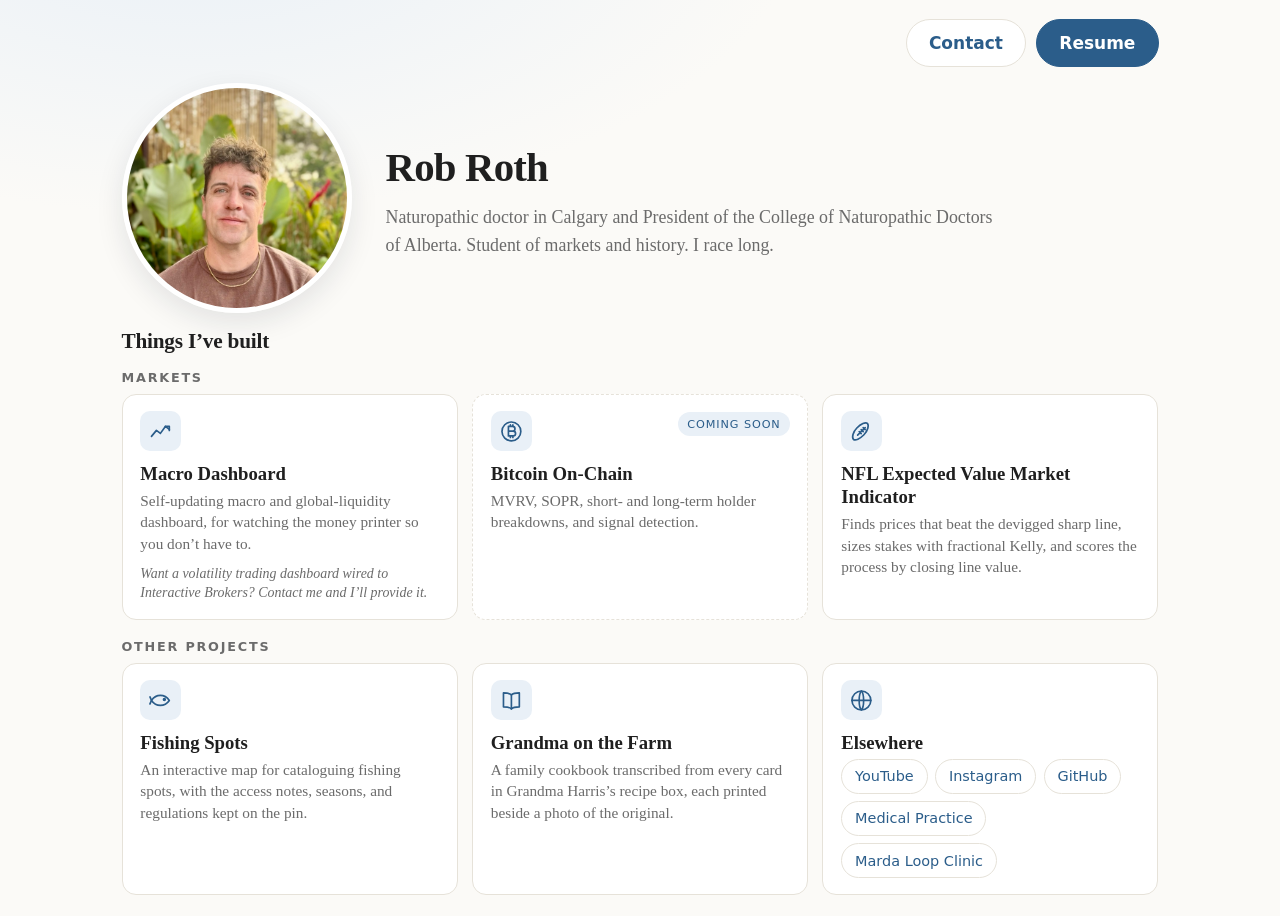
==== index.html @ 5ec9961a "Add 'Things I've built' heading above projects Co-Authored-By: Claude Fable 5.1 <noreply@anthropic.c" ====
<!doctype html>
<html lang="en">
<head>
  <meta charset="utf-8">
  <meta name="viewport" content="width=device-width, initial-scale=1">
  <title>Rob Roth</title>
  <link rel="icon" type="image/svg+xml" href="img/favicon.svg">
  <link rel="icon" type="image/png" sizes="32x32" href="img/favicon-32.png">
  <link rel="icon" type="image/png" sizes="192x192" href="img/favicon-192.png">
  <link rel="apple-touch-icon" href="img/apple-touch-icon.png">
  <link rel="stylesheet" href="css/style.css">
</head>
<body class="home">
  <main class="home">
    <nav class="site top">
      <a href="#" id="contact" data-u="hello" data-d="robroth.ca">Contact</a>
      <a href="resume/" class="primary">Resume</a>
    </nav>

    <header class="hero">
      <img class="photo" src="img/rob.jpg" alt="Rob Roth" width="230" height="230">
      <div>
        <h1>Rob Roth</h1>
        <p class="lede">Naturopathic doctor in Calgary and President of the College of Naturopathic Doctors of Alberta. Student of markets and history. I race long.</p>
      </div>
    </header>

    <p class="built">Things I’ve built</p>

    <div class="grid">

      <h2>Markets</h2>

      <a class="card" href="https://robroth.ca/macro-dashboard/">
        <svg class="icon" viewBox="0 0 24 24" aria-hidden="true"><polyline points="3 17 8 11 12 14 17 7 21 10"/><polyline points="17 7 21 7 21 11"/></svg>
        <h3>Macro Dashboard</h3>
        <p>Self-updating macro and global-liquidity dashboard, for watching the money printer so you don’t have to.</p>
        <p class="aside"><em>Want a volatility trading dashboard wired to Interactive Brokers? Contact me and I’ll provide it.</em></p>
      </a>

      <div class="card soon">
        <span class="badge">Coming soon</span>
        <svg class="icon" viewBox="0 0 24 24" aria-hidden="true"><circle cx="12" cy="12" r="9.5"/><path d="M9 7h4.2a2.4 2.4 0 0 1 0 4.8H9m0 0h4.8a2.4 2.4 0 0 1 0 4.8H9zM9 7v9.6M11 5.5V7m0 9.6v1.5m2.5-12.6V7m0 9.6v1.5"/></svg>
        <h3>Bitcoin On-Chain</h3>
        <p>MVRV, SOPR, short- and long-term holder breakdowns, and signal detection.</p>
      </div>

      <a class="card" href="https://robroth.ca/nfl-bet-tracker/">
        <svg class="icon" viewBox="0 0 24 24" aria-hidden="true"><path d="M4 20c-1.8-1.8-.6-7.4 3.4-11.4S16.2 2.2 18 4s.6 7.4-3.4 11.4S5.8 21.8 4 20z"/><path d="M8.2 15.8l7.6-7.6M9.8 12.2l2 2M11.8 10.2l2 2M13.8 8.2l2 2"/></svg>
        <h3>NFL Expected Value Market Indicator</h3>
        <p>Finds prices that beat the devigged sharp line, sizes stakes with fractional Kelly, and scores the process by closing line value.</p>
      </a>

      <h2>Other Projects</h2>

      <a class="card" href="https://robroth.ca/Fishing/">
        <svg class="icon" viewBox="0 0 24 24" aria-hidden="true"><path d="M3 12s3.5-5 9-5 9 5 9 5-3.5 5-9 5-9-5-9-5z"/><path d="M3 12l-1.5-3.5M3 12l-1.5 3.5"/><circle cx="16" cy="11" r=".9" fill="currentColor"/></svg>
        <h3>Fishing Spots</h3>
        <p>An interactive map for cataloguing fishing spots, with the access notes, seasons, and regulations kept on the pin.</p>
      </a>

      <a class="card" href="https://robroth.ca/grandma-on-the-farm/">
        <svg class="icon" viewBox="0 0 24 24" aria-hidden="true"><path d="M12 6.5c-1.5-1.5-4-2-8-2v14c4 0 6.5.5 8 2 1.5-1.5 4-2 8-2v-14c-4 0-6.5.5-8 2z"/><path d="M12 6.5v14"/></svg>
        <h3>Grandma on the Farm</h3>
        <p>A family cookbook transcribed from every card in Grandma Harris’s recipe box, each printed beside a photo of the original.</p>
      </a>

      <div class="card elsewhere">
        <svg class="icon" viewBox="0 0 24 24" aria-hidden="true"><circle cx="12" cy="12" r="9.5"/><path d="M2.5 12h19M12 2.5c3 3 3 16 0 19M12 2.5c-3 3-3 16 0 19"/></svg>
        <h3>Elsewhere</h3>
        <ul>
          <li><a href="https://www.youtube.com/@rockinrobbieroth">YouTube</a></li>
          <li><a href="https://www.instagram.com/rockinrobbieroth/">Instagram</a></li>
          <li><a href="https://github.com/robertarthurjackson">GitHub</a></li>
          <li><a href="https://www.drrobroth.com">Medical Practice</a></li>
          <li><a href="https://www.mardaloopwellness.com">Marda Loop Clinic</a></li>
        </ul>
      </div>
    </div>
  </main>
  <script>
    (function () {
      var a = document.getElementById('contact');
      var addr = a.dataset.u + '@' + a.dataset.d;
      a.addEventListener('click', function (e) { e.preventDefault(); location.href = 'mailto:' + addr; });
      a.title = addr;
    })();
  </script>
</body>
</html>
---- css/style.css ----
/* Shared styles for robroth.com */
:root {
  --bg: #fbfaf7;
  --ink: #1f1f1f;
  --muted: #6b6b6b;
  --rule: #e3e0d8;
  --accent: #2b5d8a;
  --max: 46rem;
}
@media (prefers-color-scheme: dark) {
  :root { --bg: #161616; --ink: #ececec; --muted: #a0a0a0; --rule: #333; --accent: #7fb0e0; }
}
* { box-sizing: border-box; }
html { font-size: 17px; }
body {
  margin: 0;
  background: var(--bg);
  color: var(--ink);
  font-family: Georgia, "Times New Roman", serif;
  line-height: 1.55;
}
main { max-width: var(--max); margin: 0 auto; padding: 3rem 1.25rem 5rem; }
a { color: var(--accent); }
nav.site { font-family: system-ui, -apple-system, sans-serif; font-size: 0.9rem; margin-bottom: 2.5rem; }
nav.site a { margin-right: 1.25rem; text-decoration: none; }
nav.site a.current { color: var(--ink); border-bottom: 2px solid var(--accent); }

/* C.V. */
header.cv h1 { font-size: 2.1rem; margin: 0 0 0.25rem; letter-spacing: -0.01em; }
header.cv .tagline { color: var(--muted); margin: 0 0 0.75rem; }
header.cv .contact { font-family: system-ui, -apple-system, sans-serif; font-size: 0.88rem; color: var(--muted); }
header.cv .contact span + span::before { content: " · "; }
section.cv { margin-top: 2.25rem; }
section.cv h2 {
  font-family: system-ui, -apple-system, sans-serif;
  font-size: 0.8rem; text-transform: uppercase; letter-spacing: 0.12em;
  color: var(--muted); border-bottom: 1px solid var(--rule);
  padding-bottom: 0.35rem; margin: 0 0 1rem;
}
.entry { display: grid; grid-template-columns: 7.5rem 1fr; gap: 0 1rem; margin-bottom: 1.35rem; }
.entry .when { font-family: system-ui, -apple-system, sans-serif; font-size: 0.85rem; color: var(--muted); padding-top: 0.2rem; }
.entry h3 { margin: 0; font-size: 1.05rem; font-weight: 600; }
.entry .org { color: var(--muted); font-style: italic; }
.entry ul { margin: 0.4rem 0 0; padding-left: 1.1rem; }
.entry li { margin-bottom: 0.25rem; }
.tags { display: flex; flex-wrap: wrap; gap: 0.4rem; padding: 0; margin: 0; list-style: none; }
.tags li {
  font-family: system-ui, -apple-system, sans-serif; font-size: 0.82rem;
  border: 1px solid var(--rule); border-radius: 999px; padding: 0.15rem 0.65rem;
}
section.cv h3.sub { font-family: system-ui, -apple-system, sans-serif; font-size: 0.78rem; font-weight: 600; letter-spacing: 0.04em; color: var(--muted); margin: 1rem 0 0.5rem; }
section.cv p.more { font-family: system-ui, -apple-system, sans-serif; font-size: 0.88rem; color: var(--muted); margin: 0.25rem 0 0; }
.placeholder { color: var(--muted); }
.placeholder::before { content: "[ "; } .placeholder::after { content: " ]"; }
footer { margin-top: 3rem; font-family: system-ui, -apple-system, sans-serif; font-size: 0.8rem; color: var(--muted); }

@media (max-width: 600px) {
  .entry { grid-template-columns: 1fr; }
  .entry .when { padding: 0 0 0.2rem; }
}
@media print {
  html { font-size: 11pt; }
  body { background: #fff; color: #000; }
  main { padding: 0; max-width: none; }
  nav.site, footer, .no-print { display: none; }
  a { color: inherit; text-decoration: none; }
  section.cv { break-inside: avoid; }
}

/* plain lists inside a section (e.g. Beyond Work) */
section.cv > ul:not(.tags) { padding-left: 1.1rem; margin: 0; }
section.cv > ul:not(.tags) li { margin-bottom: 0.4rem; }

/* Homepage: hero + card grid, one screen */
:root { --card: #ffffff; --card-border: #e6e2d9; --tint: #e9f0f7; --shadow: 0 10px 28px rgba(20,30,50,0.10); }
@media (prefers-color-scheme: dark) {
  :root { --card: #1e1e1e; --card-border: #2e2e2e; --tint: #22303d; --shadow: 0 10px 28px rgba(0,0,0,0.45); }
}
body.home { background: radial-gradient(60rem 30rem at 15% -10%, var(--tint) 0%, transparent 60%) no-repeat, var(--bg); }
main.home { max-width: 64rem; padding: 1.1rem 1.5rem 1.25rem; min-height: 100vh; display: flex; flex-direction: column; gap: 0.9rem; }
nav.site.top { margin: 0; text-align: right; }
nav.site.top { display: flex; justify-content: flex-end; gap: 0.6rem; }
nav.site.top a {
  font-size: 1rem; font-weight: 600; border: 1px solid var(--card-border); border-radius: 999px;
  padding: 0.6rem 1.3rem; margin: 0; background: var(--card); transition: border-color .15s, background .15s, transform .15s;
}
nav.site.top a:hover { border-color: var(--accent); background: var(--tint); transform: translateY(-1px); }
nav.site.top a.primary { background: var(--accent); border-color: var(--accent); color: #fff; }
nav.site.top a.primary:hover { background: var(--accent); filter: brightness(1.08); }

.hero { display: flex; align-items: center; gap: 2rem; }
.hero .photo { width: 230px; height: 230px; object-fit: cover; border-radius: 50%; flex: none; box-shadow: var(--shadow); border: 5px solid var(--card); }
.hero h1 { margin: 0 0 0.3rem; font-size: 2.4rem; letter-spacing: -0.02em; }
.hero .lede { margin: 0; color: var(--muted); font-size: 1.05rem; max-width: 36rem; }

.grid { display: grid; grid-template-columns: repeat(3, 1fr); gap: 0.85rem; }
.grid h2 {
  grid-column: 1 / -1; margin: 0.15rem 0 -0.45rem;
  font-family: system-ui, -apple-system, sans-serif; font-size: 0.75rem;
  text-transform: uppercase; letter-spacing: 0.14em; color: var(--muted);
}
.card {
  position: relative; display: block; text-decoration: none; color: inherit;
  background: var(--card); border: 1px solid var(--card-border); border-radius: 14px;
  padding: 0.9rem 1.05rem 0.95rem; transition: transform .18s ease, box-shadow .18s ease, border-color .18s ease;
}
a.card:hover { transform: translateY(-4px); box-shadow: var(--shadow); border-color: var(--accent); }
.card .icon {
  width: 2.4rem; height: 2.4rem; padding: 0.5rem; box-sizing: border-box; border-radius: 10px;
  background: var(--tint); color: var(--accent); fill: none; stroke: currentColor; stroke-width: 1.7;
  stroke-linecap: round; stroke-linejoin: round; margin-bottom: 0.6rem; display: block;
}
.card h3 { margin: 0 0 0.3rem; font-size: 1.1rem; font-weight: 700; line-height: 1.25; }
.card p { margin: 0; color: var(--muted); font-size: 0.9rem; line-height: 1.4; }
.card.soon { border-style: dashed; }
.card .badge {
  position: absolute; top: 1rem; right: 1rem;
  font-family: system-ui, -apple-system, sans-serif; font-size: 0.66rem; text-transform: uppercase; letter-spacing: 0.08em;
  color: var(--accent); background: var(--tint); border-radius: 999px; padding: 0.2rem 0.55rem;
}
.card.elsewhere ul { list-style: none; margin: 0; padding: 0; display: flex; flex-wrap: wrap; gap: 0.45rem; }
.card.elsewhere li a {
  display: inline-block; font-family: system-ui, -apple-system, sans-serif; font-size: 0.85rem; text-decoration: none;
  border: 1px solid var(--card-border); border-radius: 999px; padding: 0.3rem 0.75rem; transition: border-color .15s, background .15s;
}
.card.elsewhere li a:hover { border-color: var(--accent); background: var(--tint); }

@media (max-width: 900px) { .grid { grid-template-columns: repeat(2, 1fr); } main.home { min-height: auto; } }
@media (max-width: 600px) {
  .grid { grid-template-columns: 1fr; }
  .hero { flex-direction: column; align-items: flex-start; gap: 1rem; }
  .hero .photo { width: 160px; height: 160px; }
  .hero h1 { font-size: 2rem; }
}

/* compact horizontal cards (Professional row) */
.card.compact { display: flex; align-items: center; gap: 0.85rem; padding: 0.85rem 1rem; }
.card.compact .icon { margin: 0; flex: none; }
.card.compact h3 { font-size: 1rem; margin-bottom: 0.15rem; }
.card.compact p { font-size: 0.85rem; }
.row2 { grid-column: 1 / -1; display: grid; grid-template-columns: 1fr 1fr; gap: 0.85rem; }
@media (max-width: 600px) { .row2 { grid-template-columns: 1fr; } }
.card p.aside { margin-top: 0.55rem; font-size: 0.82rem; }
.built { margin: -0.15rem 0 -0.5rem; font-size: 1.25rem; font-weight: 600; letter-spacing: -0.01em; }
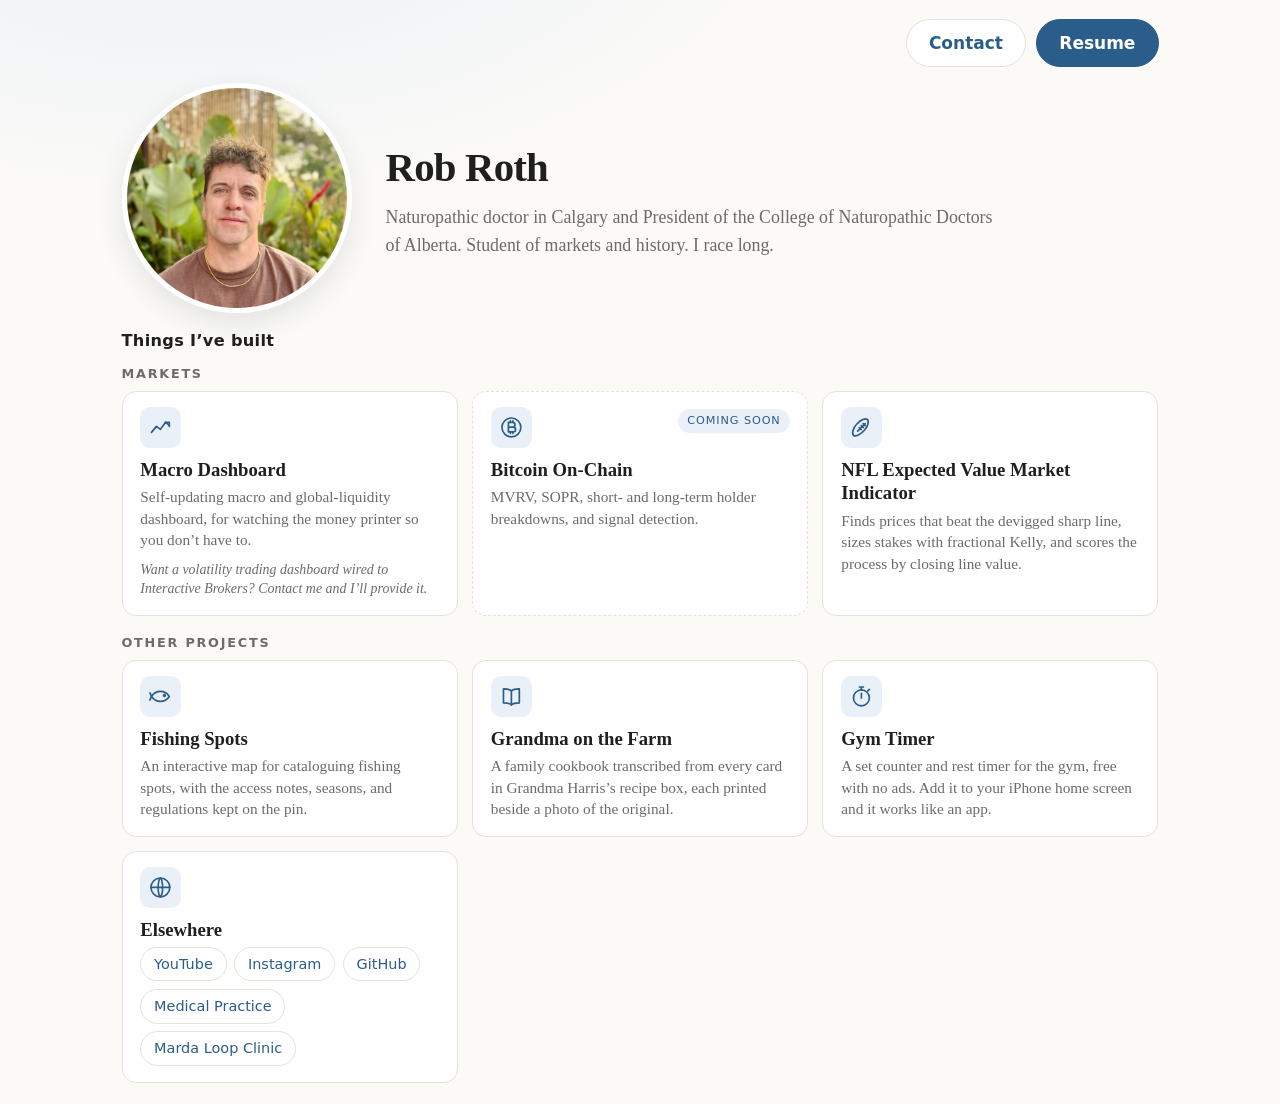
==== commit 3b76249b: "Add Gym Timer to Other Projects Co-Authored-By: Claude Opus 5.5 <noreply@anthropic.com>" ====
--- a/index.html
+++ b/index.html
@@ -65,6 +65,12 @@
         <p>A family cookbook transcribed from every card in Grandma Harris’s recipe box, each printed beside a photo of the original.</p>
       </a>
 
+      <a class="card" href="https://robroth.ca/gym-timer/">
+        <svg class="icon" viewBox="0 0 24 24" aria-hidden="true"><circle cx="12" cy="13.5" r="8"/><path d="M12 13.5V9M10 2.5h4M12 2.5v3M18.5 6.5l1.5-1.5"/></svg>
+        <h3>Gym Timer</h3>
+        <p>A set counter and rest timer for the gym, free with no ads. Add it to your iPhone home screen and it works like an app.</p>
+      </a>
+
       <div class="card elsewhere">
         <svg class="icon" viewBox="0 0 24 24" aria-hidden="true"><circle cx="12" cy="12" r="9.5"/><path d="M2.5 12h19M12 2.5c3 3 3 16 0 19M12 2.5c-3 3-3 16 0 19"/></svg>
         <h3>Elsewhere</h3>
--- a/css/style.css
+++ b/css/style.css
@@ -141,4 +141,4 @@
 .row2 { grid-column: 1 / -1; display: grid; grid-template-columns: 1fr 1fr; gap: 0.85rem; }
 @media (max-width: 600px) { .row2 { grid-template-columns: 1fr; } }
 .card p.aside { margin-top: 0.55rem; font-size: 0.82rem; }
-.built { margin: -0.15rem 0 -0.5rem; font-size: 1.25rem; font-weight: 600; letter-spacing: -0.01em; }
+.built { margin: 0 0 -0.4rem; font-family: system-ui, -apple-system, sans-serif; font-size: 0.95rem; font-weight: 600; letter-spacing: 0.02em; color: var(--ink); }
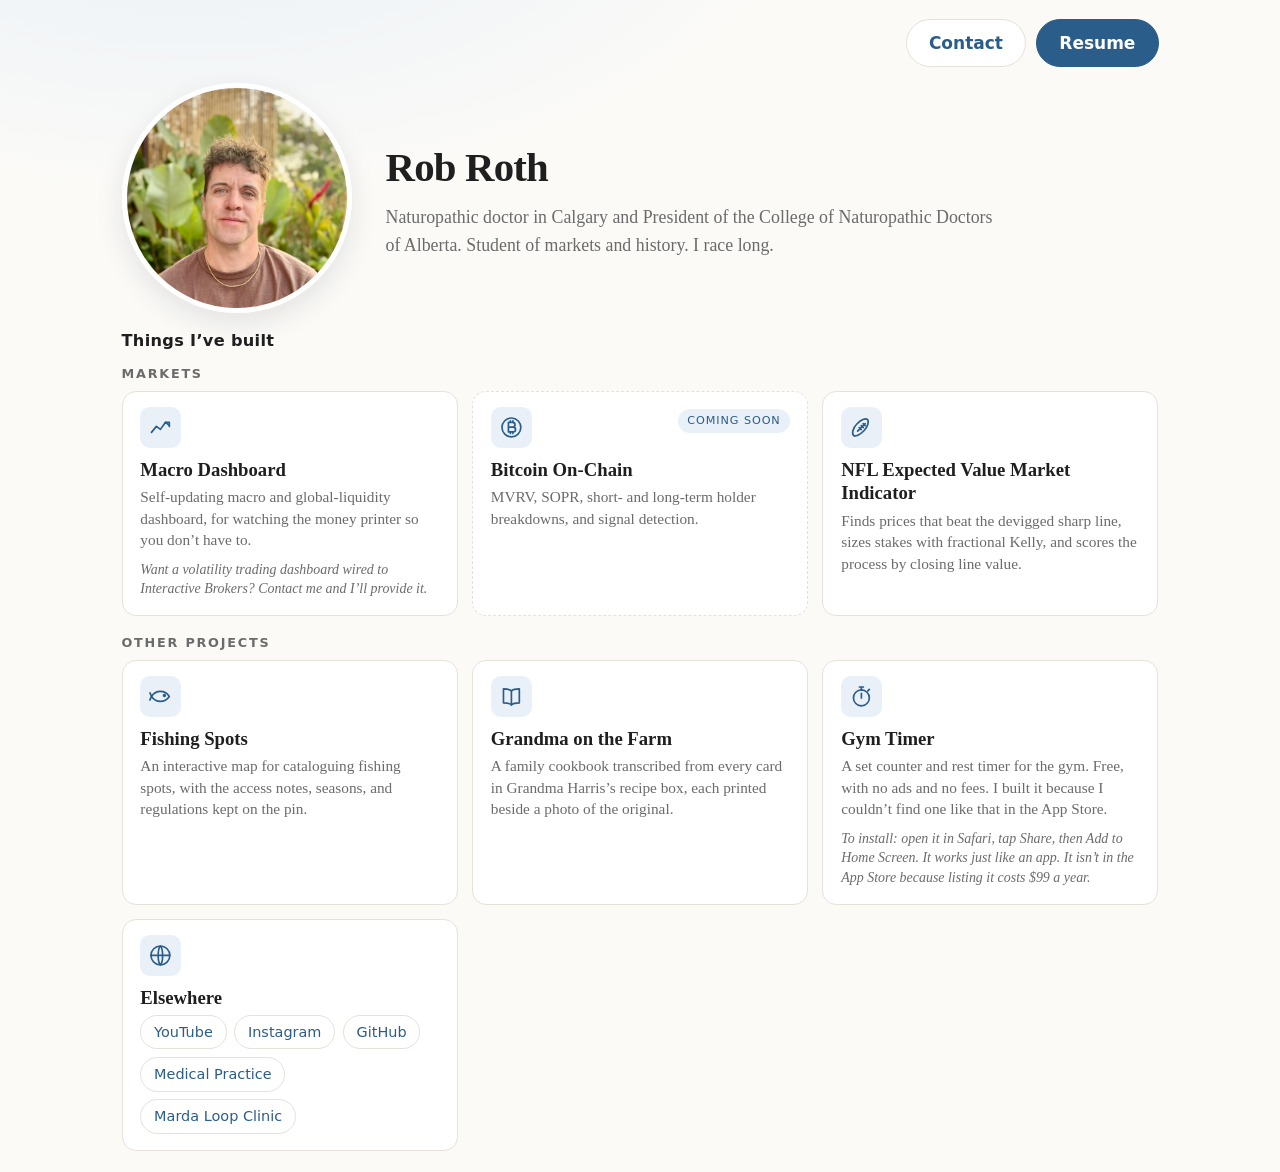
==== commit a0a6f1ae: "Expand Gym Timer card with install note Co-Authored-By: Claude Opus 5.5 <noreply@anthropic.com>" ====
--- a/index.html
+++ b/index.html
@@ -68,7 +68,8 @@
       <a class="card" href="https://robroth.ca/gym-timer/">
         <svg class="icon" viewBox="0 0 24 24" aria-hidden="true"><circle cx="12" cy="13.5" r="8"/><path d="M12 13.5V9M10 2.5h4M12 2.5v3M18.5 6.5l1.5-1.5"/></svg>
         <h3>Gym Timer</h3>
-        <p>A set counter and rest timer for the gym, free with no ads. Add it to your iPhone home screen and it works like an app.</p>
+        <p>A set counter and rest timer for the gym. Free, with no ads and no fees. I built it because I couldn’t find one like that in the App Store.</p>
+        <p class="aside"><em>To install: open it in Safari, tap Share, then Add to Home Screen. It works just like an app. It isn’t in the App Store because listing it costs $99 a year.</em></p>
       </a>
 
       <div class="card elsewhere">
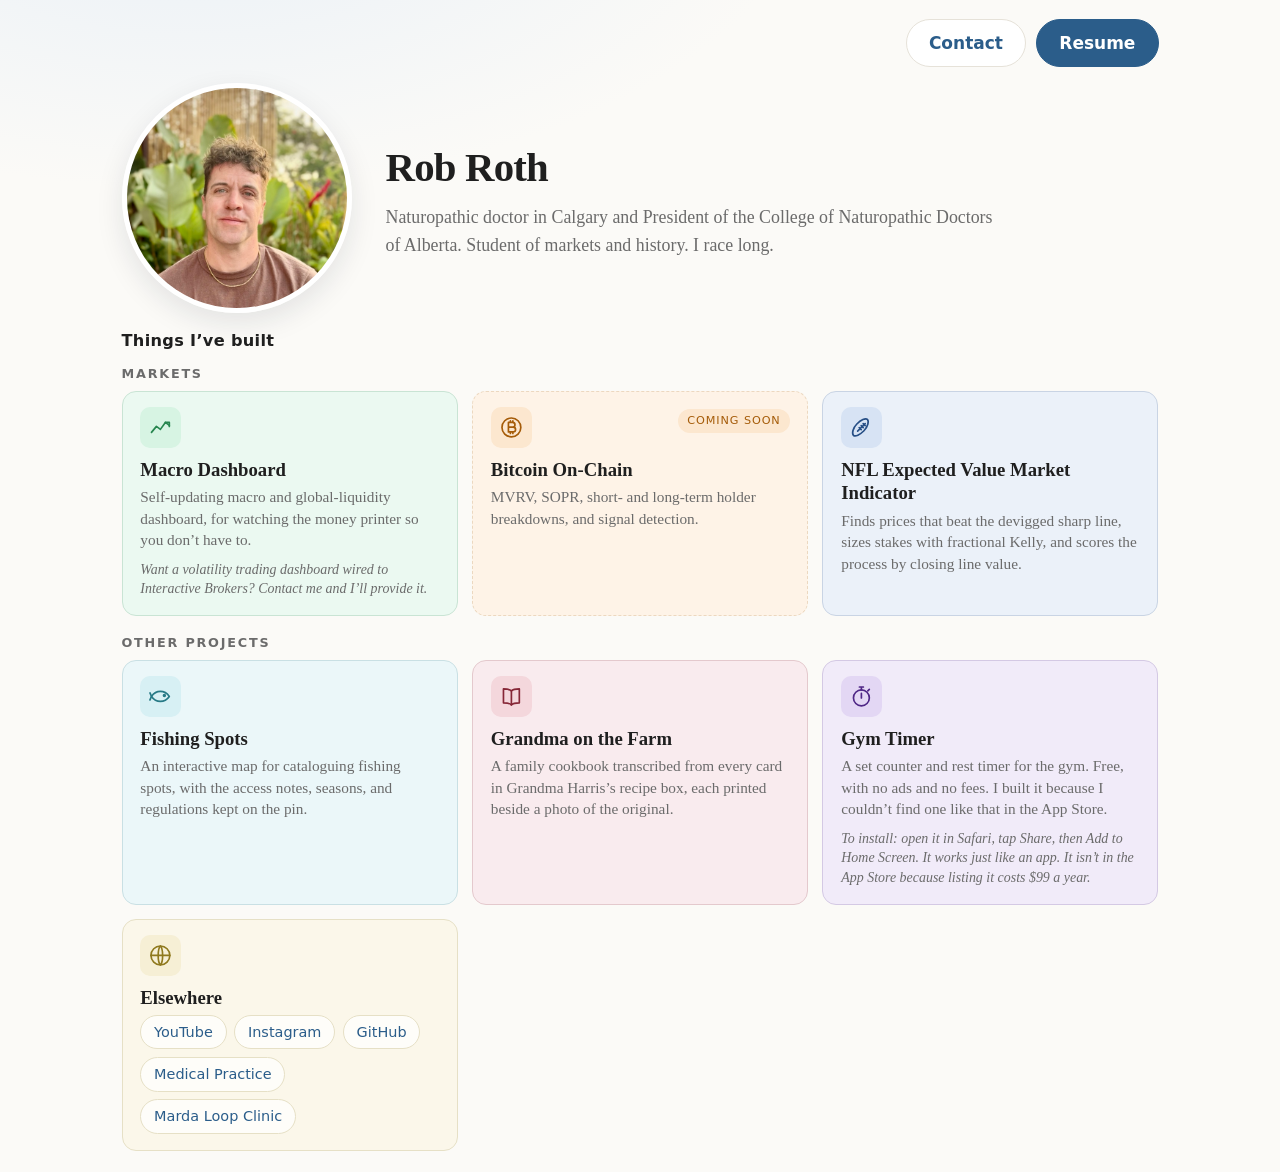
==== commit 05aa8348: "Give each project card its own soft color tint Co-Authored-By: Claude Opus 5.5 <noreply@anthropic.co" ====
--- a/index.html
+++ b/index.html
@@ -8,7 +8,7 @@
   <link rel="icon" type="image/png" sizes="32x32" href="img/favicon-32.png">
   <link rel="icon" type="image/png" sizes="192x192" href="img/favicon-192.png">
   <link rel="apple-touch-icon" href="img/apple-touch-icon.png">
-  <link rel="stylesheet" href="css/style.css">
+  <link rel="stylesheet" href="css/style.css?v=2">
 </head>
 <body class="home">
   <main class="home">
@@ -31,21 +31,21 @@
 
       <h2>Markets</h2>
 
-      <a class="card" href="https://robroth.ca/macro-dashboard/">
+      <a class="card" style="--h:145" href="https://robroth.ca/macro-dashboard/">
         <svg class="icon" viewBox="0 0 24 24" aria-hidden="true"><polyline points="3 17 8 11 12 14 17 7 21 10"/><polyline points="17 7 21 7 21 11"/></svg>
         <h3>Macro Dashboard</h3>
         <p>Self-updating macro and global-liquidity dashboard, for watching the money printer so you don’t have to.</p>
         <p class="aside"><em>Want a volatility trading dashboard wired to Interactive Brokers? Contact me and I’ll provide it.</em></p>
       </a>
 
-      <div class="card soon">
+      <div class="card soon" style="--h:32; --s:90%">
         <span class="badge">Coming soon</span>
         <svg class="icon" viewBox="0 0 24 24" aria-hidden="true"><circle cx="12" cy="12" r="9.5"/><path d="M9 7h4.2a2.4 2.4 0 0 1 0 4.8H9m0 0h4.8a2.4 2.4 0 0 1 0 4.8H9zM9 7v9.6M11 5.5V7m0 9.6v1.5m2.5-12.6V7m0 9.6v1.5"/></svg>
         <h3>Bitcoin On-Chain</h3>
         <p>MVRV, SOPR, short- and long-term holder breakdowns, and signal detection.</p>
       </div>
 
-      <a class="card" href="https://robroth.ca/nfl-bet-tracker/">
+      <a class="card" style="--h:215" href="https://robroth.ca/nfl-bet-tracker/">
         <svg class="icon" viewBox="0 0 24 24" aria-hidden="true"><path d="M4 20c-1.8-1.8-.6-7.4 3.4-11.4S16.2 2.2 18 4s.6 7.4-3.4 11.4S5.8 21.8 4 20z"/><path d="M8.2 15.8l7.6-7.6M9.8 12.2l2 2M11.8 10.2l2 2M13.8 8.2l2 2"/></svg>
         <h3>NFL Expected Value Market Indicator</h3>
         <p>Finds prices that beat the devigged sharp line, sizes stakes with fractional Kelly, and scores the process by closing line value.</p>
@@ -53,26 +53,26 @@
 
       <h2>Other Projects</h2>
 
-      <a class="card" href="https://robroth.ca/Fishing/">
+      <a class="card" style="--h:188" href="https://robroth.ca/Fishing/">
         <svg class="icon" viewBox="0 0 24 24" aria-hidden="true"><path d="M3 12s3.5-5 9-5 9 5 9 5-3.5 5-9 5-9-5-9-5z"/><path d="M3 12l-1.5-3.5M3 12l-1.5 3.5"/><circle cx="16" cy="11" r=".9" fill="currentColor"/></svg>
         <h3>Fishing Spots</h3>
         <p>An interactive map for cataloguing fishing spots, with the access notes, seasons, and regulations kept on the pin.</p>
       </a>
 
-      <a class="card" href="https://robroth.ca/grandma-on-the-farm/">
+      <a class="card" style="--h:350" href="https://robroth.ca/grandma-on-the-farm/">
         <svg class="icon" viewBox="0 0 24 24" aria-hidden="true"><path d="M12 6.5c-1.5-1.5-4-2-8-2v14c4 0 6.5.5 8 2 1.5-1.5 4-2 8-2v-14c-4 0-6.5.5-8 2z"/><path d="M12 6.5v14"/></svg>
         <h3>Grandma on the Farm</h3>
         <p>A family cookbook transcribed from every card in Grandma Harris’s recipe box, each printed beside a photo of the original.</p>
       </a>
 
-      <a class="card" href="https://robroth.ca/gym-timer/">
+      <a class="card" style="--h:265" href="https://robroth.ca/gym-timer/">
         <svg class="icon" viewBox="0 0 24 24" aria-hidden="true"><circle cx="12" cy="13.5" r="8"/><path d="M12 13.5V9M10 2.5h4M12 2.5v3M18.5 6.5l1.5-1.5"/></svg>
         <h3>Gym Timer</h3>
         <p>A set counter and rest timer for the gym. Free, with no ads and no fees. I built it because I couldn’t find one like that in the App Store.</p>
         <p class="aside"><em>To install: open it in Safari, tap Share, then Add to Home Screen. It works just like an app. It isn’t in the App Store because listing it costs $99 a year.</em></p>
       </a>
 
-      <div class="card elsewhere">
+      <div class="card elsewhere" style="--h:48; --s:65%">
         <svg class="icon" viewBox="0 0 24 24" aria-hidden="true"><circle cx="12" cy="12" r="9.5"/><path d="M2.5 12h19M12 2.5c3 3 3 16 0 19M12 2.5c-3 3-3 16 0 19"/></svg>
         <h3>Elsewhere</h3>
         <ul>
--- a/css/style.css
+++ b/css/style.css
@@ -118,6 +118,23 @@
   font-family: system-ui, -apple-system, sans-serif; font-size: 0.66rem; text-transform: uppercase; letter-spacing: 0.08em;
   color: var(--accent); background: var(--tint); border-radius: 999px; padding: 0.2rem 0.55rem;
 }
+/* Per-card hue: set --h (and optionally --s) on a card for a soft tinted background. */
+.card[style*="--h"] {
+  --s: 55%;
+  background: hsl(var(--h) var(--s) 95%);
+  border-color: hsl(var(--h) calc(var(--s) * 0.6) 84%);
+}
+.card[style*="--h"] .icon, .card[style*="--h"] .badge { background: hsl(var(--h) var(--s) 90%); color: hsl(var(--h) var(--s) 34%); }
+a.card[style*="--h"]:hover { border-color: hsl(var(--h) var(--s) 50%); }
+.card[style*="--h"].elsewhere li a { background: hsl(var(--h) var(--s) 98.5%); border-color: hsl(var(--h) calc(var(--s) * 0.6) 84%); }
+.card[style*="--h"].elsewhere li a:hover { background: hsl(var(--h) var(--s) 92%); border-color: hsl(var(--h) var(--s) 50%); }
+@media (prefers-color-scheme: dark) {
+  .card[style*="--h"] { background: hsl(var(--h) calc(var(--s) * 0.35) 14%); border-color: hsl(var(--h) calc(var(--s) * 0.35) 22%); }
+  .card[style*="--h"] .icon, .card[style*="--h"] .badge { background: hsl(var(--h) calc(var(--s) * 0.5) 22%); color: hsl(var(--h) var(--s) 72%); }
+  a.card[style*="--h"]:hover { border-color: hsl(var(--h) var(--s) 55%); }
+  .card[style*="--h"].elsewhere li a { background: hsl(var(--h) calc(var(--s) * 0.35) 17%); border-color: hsl(var(--h) calc(var(--s) * 0.35) 28%); }
+  .card[style*="--h"].elsewhere li a:hover { background: hsl(var(--h) calc(var(--s) * 0.5) 22%); border-color: hsl(var(--h) var(--s) 55%); }
+}
 .card.elsewhere ul { list-style: none; margin: 0; padding: 0; display: flex; flex-wrap: wrap; gap: 0.45rem; }
 .card.elsewhere li a {
   display: inline-block; font-family: system-ui, -apple-system, sans-serif; font-size: 0.85rem; text-decoration: none;
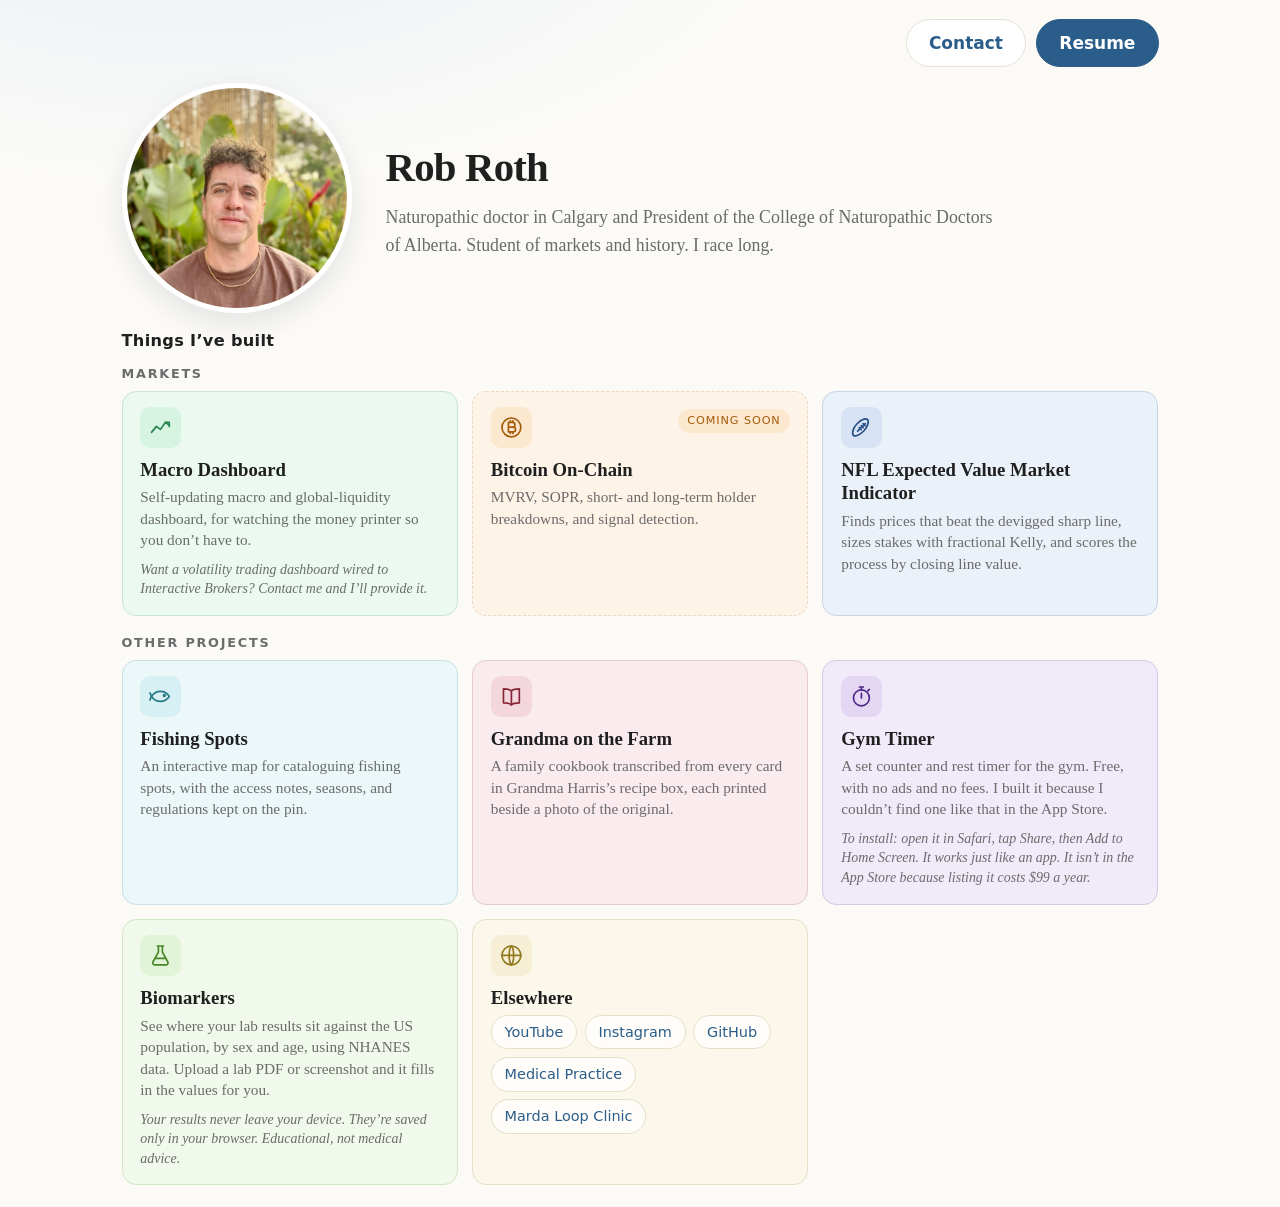
==== commit 6427add1: "Add Biomarkers to Other Projects Co-Authored-By: Claude Opus 5.5 <noreply@anthropic.com>" ====
--- a/index.html
+++ b/index.html
@@ -72,6 +72,13 @@
         <p class="aside"><em>To install: open it in Safari, tap Share, then Add to Home Screen. It works just like an app. It isn’t in the App Store because listing it costs $99 a year.</em></p>
       </a>
 
+      <a class="card" style="--h:100" href="https://robroth.ca/biomarkers/">
+        <svg class="icon" viewBox="0 0 24 24" aria-hidden="true"><path d="M9 2.5h6M10 2.5v6.2L4.6 18.4A2 2 0 0 0 6.4 21.5h11.2a2 2 0 0 0 1.8-3.1L14 8.7V2.5"/><path d="M7 15h10"/></svg>
+        <h3>Biomarkers</h3>
+        <p>See where your lab results sit against the US population, by sex and age, using NHANES data. Upload a lab PDF or screenshot and it fills in the values for you.</p>
+        <p class="aside"><em>Your results never leave your device. They’re saved only in your browser. Educational, not medical advice.</em></p>
+      </a>
+
       <div class="card elsewhere" style="--h:48; --s:65%">
         <svg class="icon" viewBox="0 0 24 24" aria-hidden="true"><circle cx="12" cy="12" r="9.5"/><path d="M2.5 12h19M12 2.5c3 3 3 16 0 19M12 2.5c-3 3-3 16 0 19"/></svg>
         <h3>Elsewhere</h3>
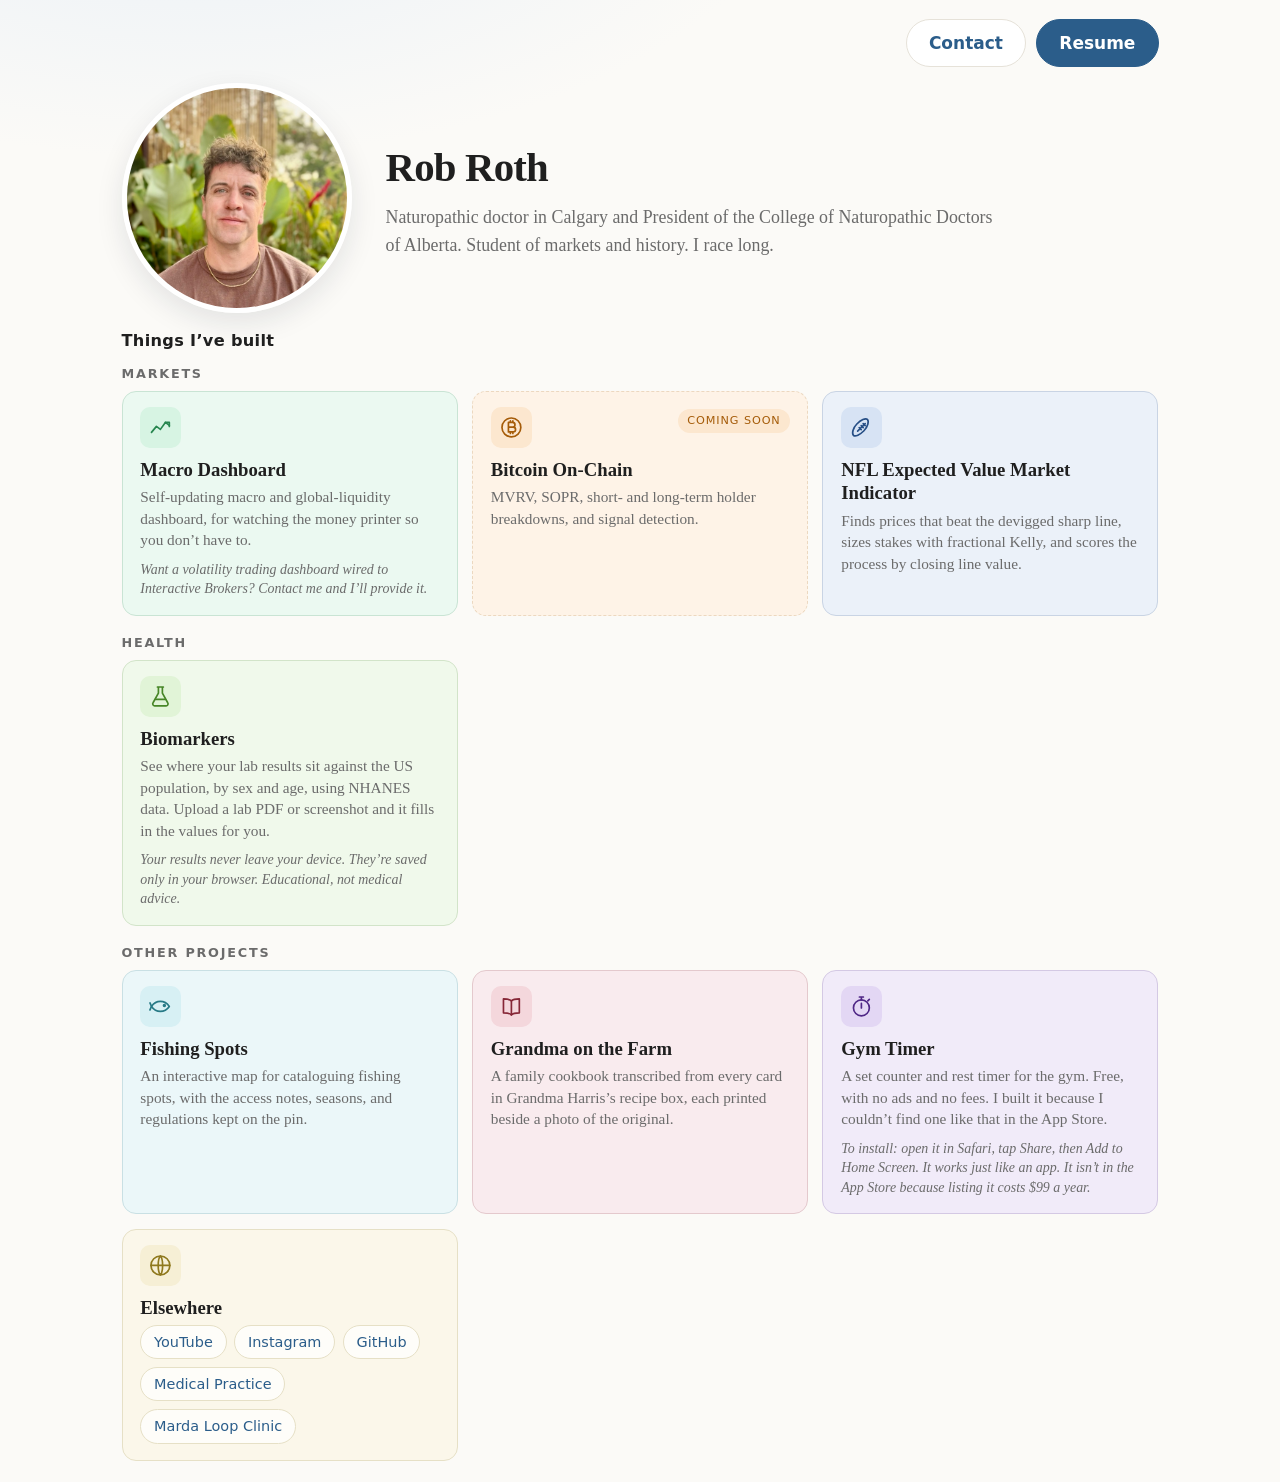
==== commit 70323582: "Move Biomarkers into its own Health section Co-Authored-By: Claude Opus 5.5 <noreply@anthropic.com>" ====
--- a/index.html
+++ b/index.html
@@ -51,6 +51,15 @@
         <p>Finds prices that beat the devigged sharp line, sizes stakes with fractional Kelly, and scores the process by closing line value.</p>
       </a>
 
+      <h2>Health</h2>
+
+      <a class="card" style="--h:100" href="https://robroth.ca/biomarkers/">
+        <svg class="icon" viewBox="0 0 24 24" aria-hidden="true"><path d="M9 2.5h6M10 2.5v6.2L4.6 18.4A2 2 0 0 0 6.4 21.5h11.2a2 2 0 0 0 1.8-3.1L14 8.7V2.5"/><path d="M7 15h10"/></svg>
+        <h3>Biomarkers</h3>
+        <p>See where your lab results sit against the US population, by sex and age, using NHANES data. Upload a lab PDF or screenshot and it fills in the values for you.</p>
+        <p class="aside"><em>Your results never leave your device. They’re saved only in your browser. Educational, not medical advice.</em></p>
+      </a>
+
       <h2>Other Projects</h2>
 
       <a class="card" style="--h:188" href="https://robroth.ca/Fishing/">
@@ -70,13 +79,6 @@
         <h3>Gym Timer</h3>
         <p>A set counter and rest timer for the gym. Free, with no ads and no fees. I built it because I couldn’t find one like that in the App Store.</p>
         <p class="aside"><em>To install: open it in Safari, tap Share, then Add to Home Screen. It works just like an app. It isn’t in the App Store because listing it costs $99 a year.</em></p>
-      </a>
-
-      <a class="card" style="--h:100" href="https://robroth.ca/biomarkers/">
-        <svg class="icon" viewBox="0 0 24 24" aria-hidden="true"><path d="M9 2.5h6M10 2.5v6.2L4.6 18.4A2 2 0 0 0 6.4 21.5h11.2a2 2 0 0 0 1.8-3.1L14 8.7V2.5"/><path d="M7 15h10"/></svg>
-        <h3>Biomarkers</h3>
-        <p>See where your lab results sit against the US population, by sex and age, using NHANES data. Upload a lab PDF or screenshot and it fills in the values for you.</p>
-        <p class="aside"><em>Your results never leave your device. They’re saved only in your browser. Educational, not medical advice.</em></p>
       </a>
 
       <div class="card elsewhere" style="--h:48; --s:65%">
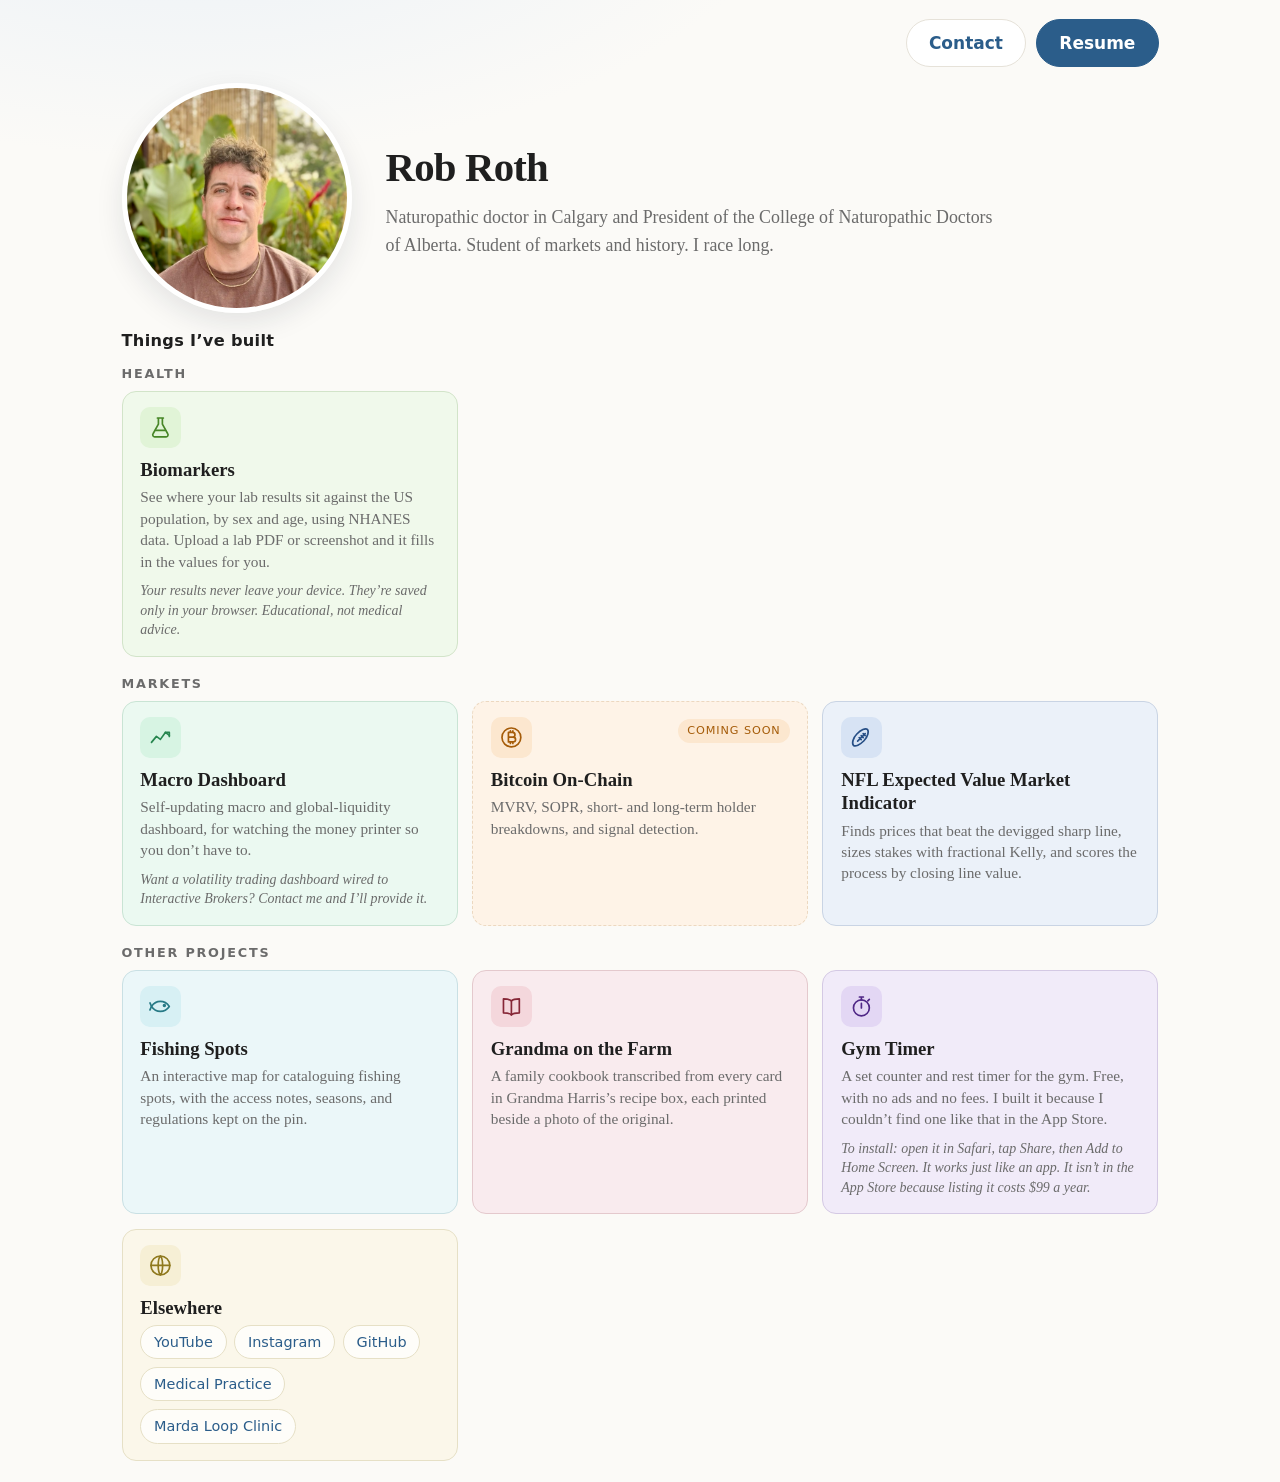
==== commit 72170563: "Put the Health section first Co-Authored-By: Claude Opus 5.5 <noreply@anthropic.com>" ====
--- a/index.html
+++ b/index.html
@@ -29,6 +29,15 @@
 
     <div class="grid">
 
+      <h2>Health</h2>
+
+      <a class="card" style="--h:100" href="https://robroth.ca/biomarkers/">
+        <svg class="icon" viewBox="0 0 24 24" aria-hidden="true"><path d="M9 2.5h6M10 2.5v6.2L4.6 18.4A2 2 0 0 0 6.4 21.5h11.2a2 2 0 0 0 1.8-3.1L14 8.7V2.5"/><path d="M7 15h10"/></svg>
+        <h3>Biomarkers</h3>
+        <p>See where your lab results sit against the US population, by sex and age, using NHANES data. Upload a lab PDF or screenshot and it fills in the values for you.</p>
+        <p class="aside"><em>Your results never leave your device. They’re saved only in your browser. Educational, not medical advice.</em></p>
+      </a>
+
       <h2>Markets</h2>
 
       <a class="card" style="--h:145" href="https://robroth.ca/macro-dashboard/">
@@ -49,15 +58,6 @@
         <svg class="icon" viewBox="0 0 24 24" aria-hidden="true"><path d="M4 20c-1.8-1.8-.6-7.4 3.4-11.4S16.2 2.2 18 4s.6 7.4-3.4 11.4S5.8 21.8 4 20z"/><path d="M8.2 15.8l7.6-7.6M9.8 12.2l2 2M11.8 10.2l2 2M13.8 8.2l2 2"/></svg>
         <h3>NFL Expected Value Market Indicator</h3>
         <p>Finds prices that beat the devigged sharp line, sizes stakes with fractional Kelly, and scores the process by closing line value.</p>
-      </a>
-
-      <h2>Health</h2>
-
-      <a class="card" style="--h:100" href="https://robroth.ca/biomarkers/">
-        <svg class="icon" viewBox="0 0 24 24" aria-hidden="true"><path d="M9 2.5h6M10 2.5v6.2L4.6 18.4A2 2 0 0 0 6.4 21.5h11.2a2 2 0 0 0 1.8-3.1L14 8.7V2.5"/><path d="M7 15h10"/></svg>
-        <h3>Biomarkers</h3>
-        <p>See where your lab results sit against the US population, by sex and age, using NHANES data. Upload a lab PDF or screenshot and it fills in the values for you.</p>
-        <p class="aside"><em>Your results never leave your device. They’re saved only in your browser. Educational, not medical advice.</em></p>
       </a>
 
       <h2>Other Projects</h2>
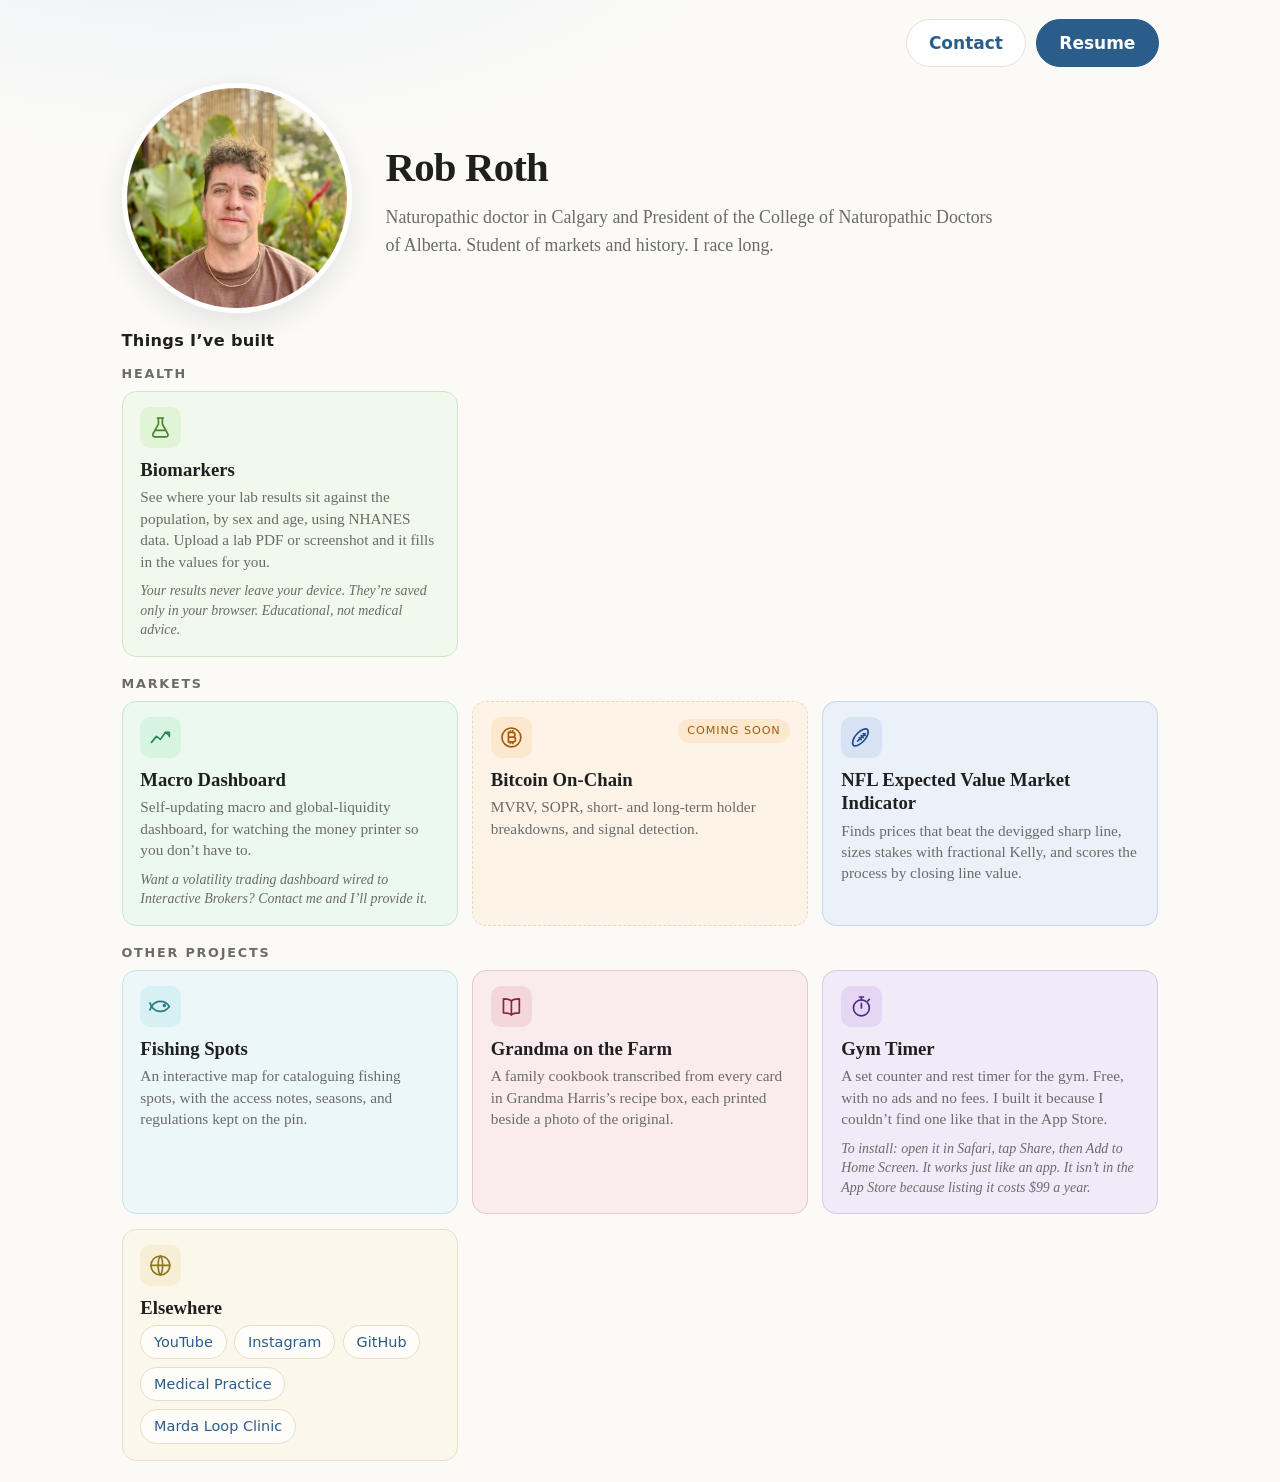
==== commit 0f5bbda8: "Biomarkers card: say 'population' rather than 'US population' Co-Authored-By: Claude Opus 5.5 <norep" ====
--- a/index.html
+++ b/index.html
@@ -34,7 +34,7 @@
       <a class="card" style="--h:100" href="https://robroth.ca/biomarkers/">
         <svg class="icon" viewBox="0 0 24 24" aria-hidden="true"><path d="M9 2.5h6M10 2.5v6.2L4.6 18.4A2 2 0 0 0 6.4 21.5h11.2a2 2 0 0 0 1.8-3.1L14 8.7V2.5"/><path d="M7 15h10"/></svg>
         <h3>Biomarkers</h3>
-        <p>See where your lab results sit against the US population, by sex and age, using NHANES data. Upload a lab PDF or screenshot and it fills in the values for you.</p>
+        <p>See where your lab results sit against the population, by sex and age, using NHANES data. Upload a lab PDF or screenshot and it fills in the values for you.</p>
         <p class="aside"><em>Your results never leave your device. They’re saved only in your browser. Educational, not medical advice.</em></p>
       </a>
 
